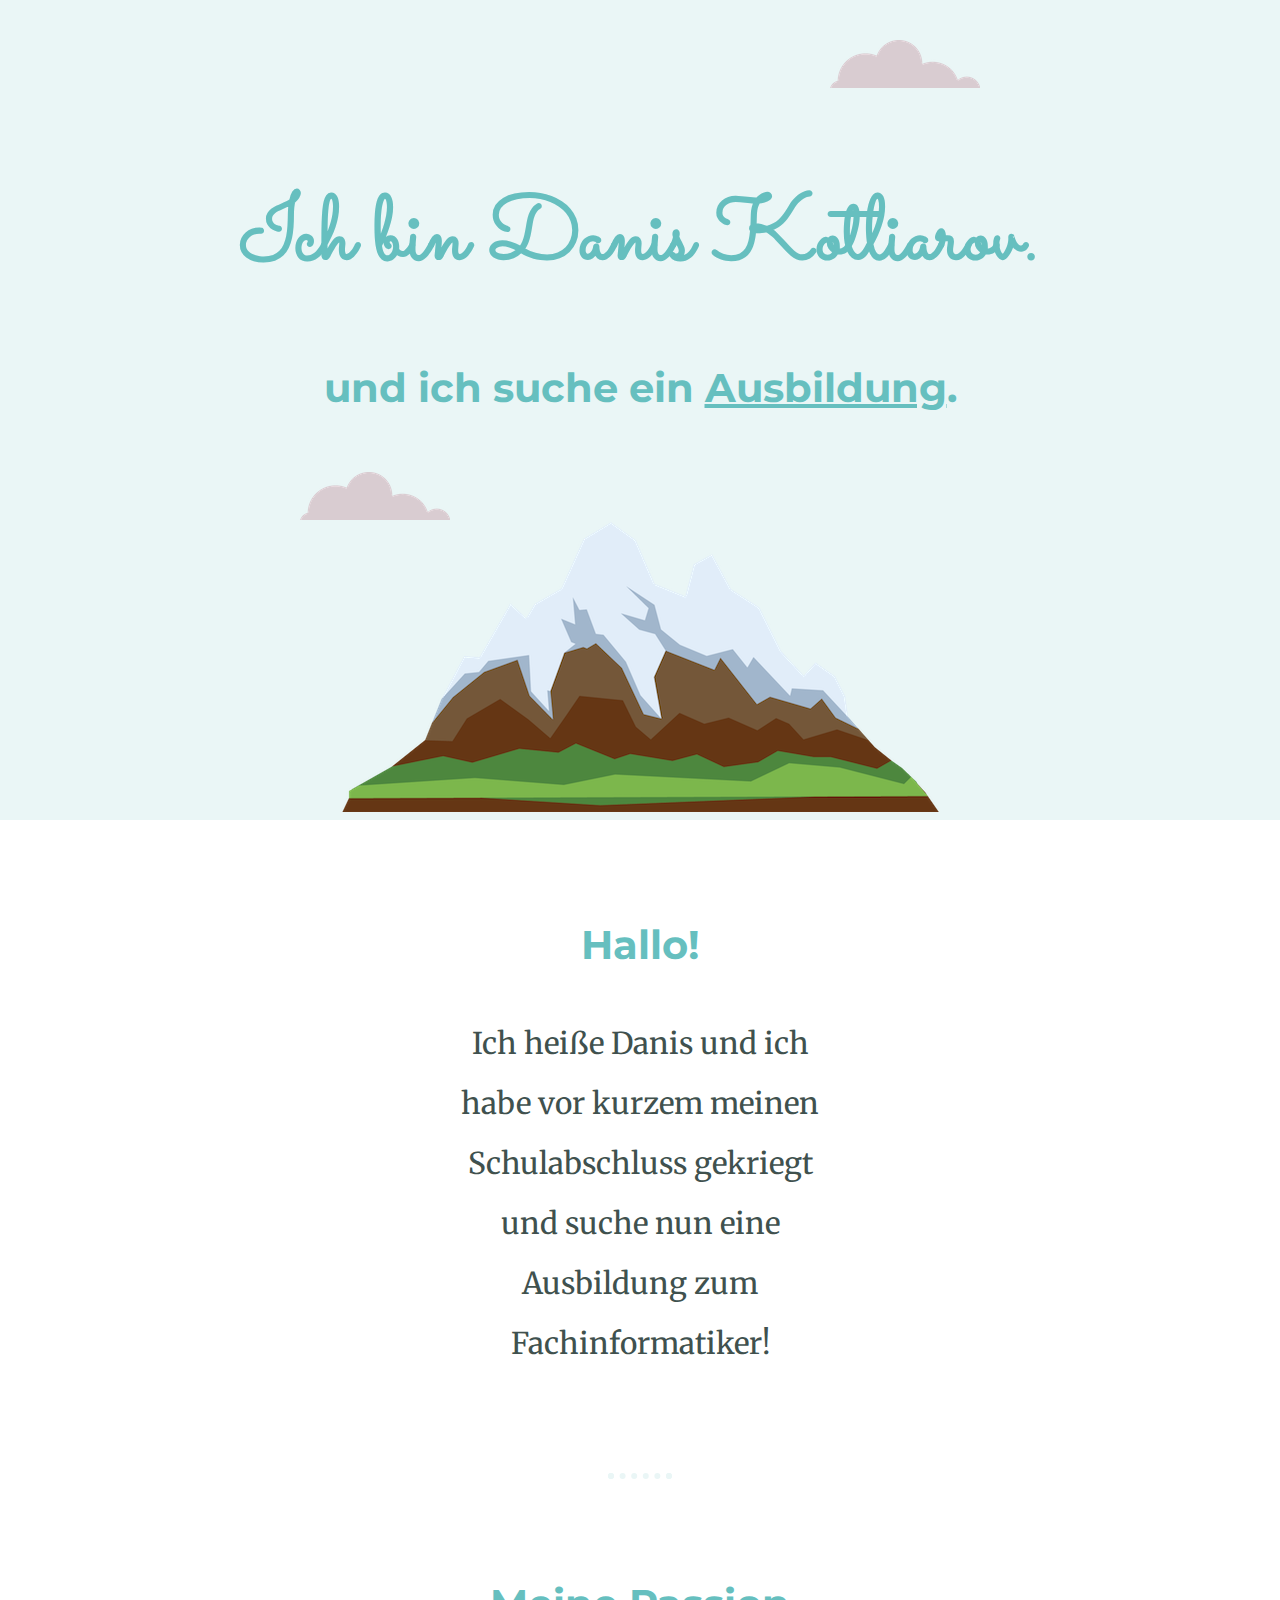
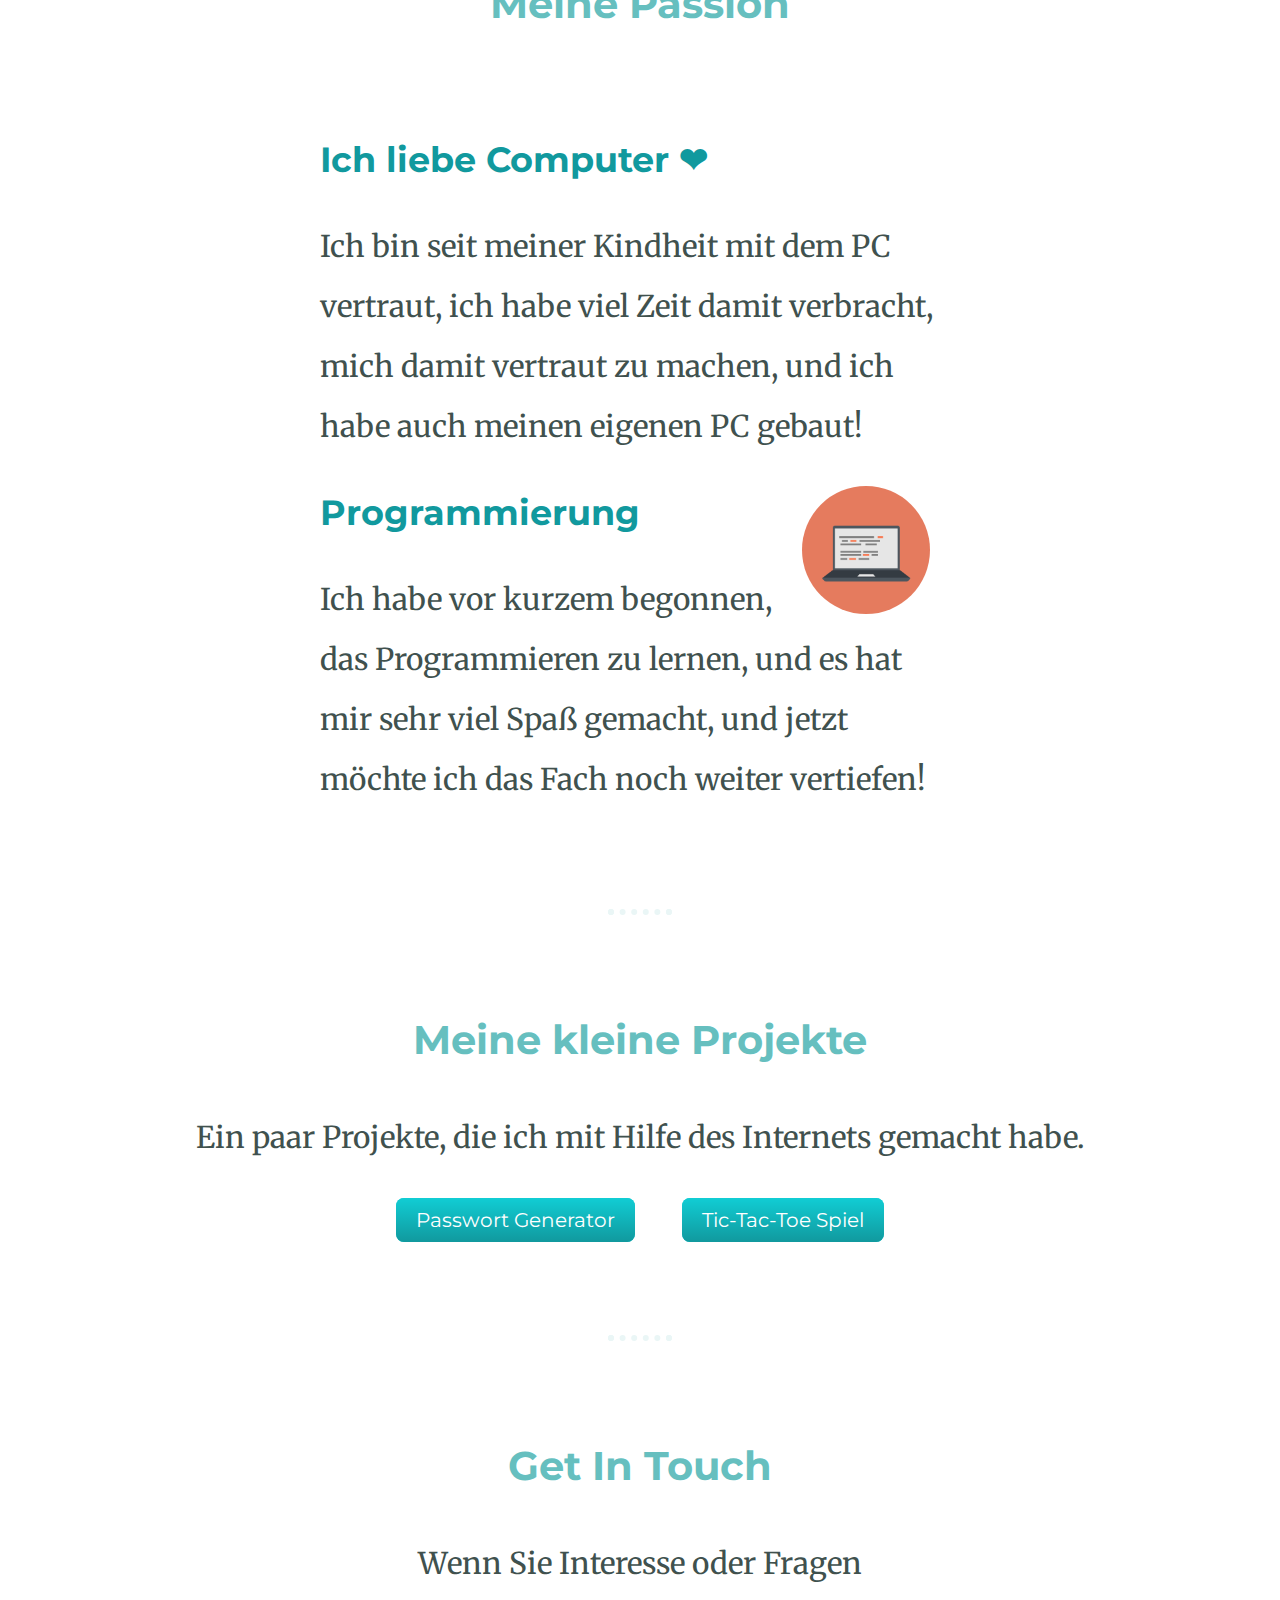
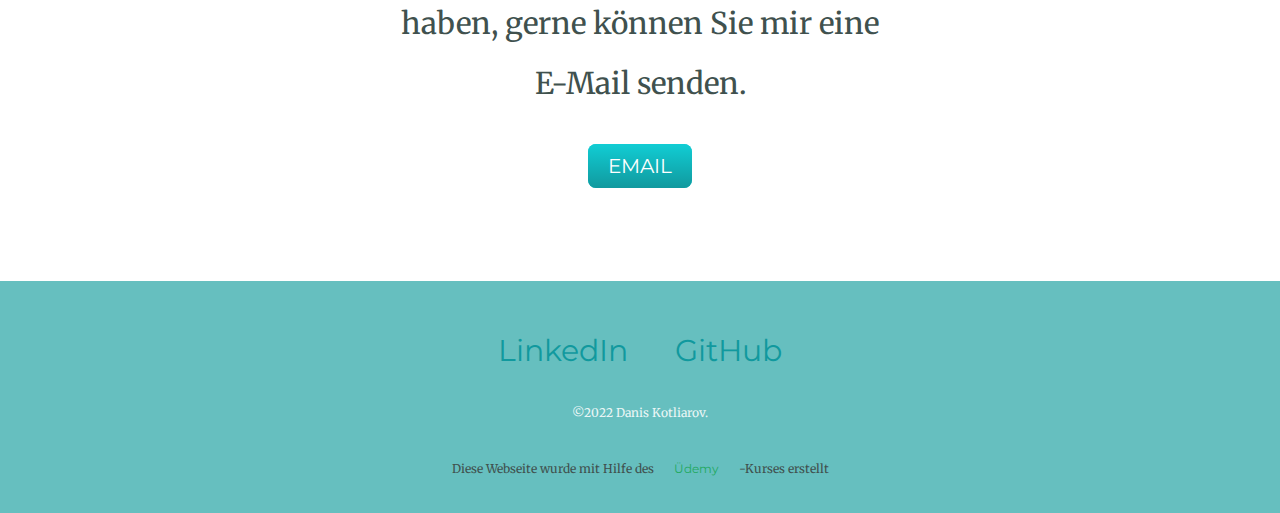
==== index.html @ d68bcf3e "Add files via upload" ====
<!DOCTYPE html>
<html lang="de" dir="ltr">

<head>
  <meta charset="utf-8">
  <title>Danis Kotliarov</title>
  <link rel="stylesheet" href="css/styles.css">
  <link rel="icon" href="favicon.ico">
  <link rel="preconnect" href="https://fonts.googleapis.com">
  <link rel="preconnect" href="https://fonts.gstatic.com" crossorigin>
  <link href="https://fonts.googleapis.com/css2?family=Merriweather:ital@1&family=Montserrat&family=Sacramento&display=swap" rel="stylesheet">
  <!--<meta http-equiv="refresh" content="5">  SITE REFRESHER -->
</head>

<body>

  <div class="top-container">
    <img class="top-cloud" src="images/cloud.png" alt="cloud-png">
    <h1>Ich bin Danis Kotliarov.</h1>
    <h2>und ich suche ein <span class="student">Ausbildung</span>.</h2>
    <img class="bottom-cloud" src="images/cloud.png" alt="cloud-png">
    <img src="images/mountain.png" alt="mountain-png">
  </div>

  <div class="middle-container">

    <div class="profile">
      <h2>Hallo!</h2>
      <p class="intro">Ich heiße Danis und ich habe vor kurzem meinen Schulabschluss gekriegt und suche nun eine Ausbildung zum Fachinformatiker!</p>
    </div>
    
    <hr>

    <div class="skills">
      <h2>Meine Passion</h2>
      <div class="skill-row">
        <h3 class="">Ich liebe Computer ❤</h3>
        <p class="chillie-skill-desc">Ich bin seit meiner Kindheit mit dem PC vertraut, ich habe viel Zeit damit verbracht, mich damit vertraut zu machen, und ich habe auch meinen eigenen PC gebaut!</p>
        <img class="computer-img" src="images/computer.png" alt="coputer">
        <h3>Programmierung</h3>
        <p>Ich habe vor kurzem begonnen, das Programmieren zu lernen, und es hat mir sehr viel Spaß gemacht, und jetzt möchte ich das Fach noch weiter vertiefen!</p>
        
      </div>
      <hr>
      <div class="projects">
        <h2>Meine kleine Projekte</h2>
        <p>Ein paar Projekte, die ich mit Hilfe des Internets gemacht habe.</p>
        <div class="projects-row">
            <a class="btn" href="passcreate.html">Passwort Generator</a>
            <a class="btn" href="tic-tac-toe.html">Tic-Tac-Toe Spiel</a>
        </div>
      </div>  
    </div>

    <hr>

    <div class="contact-me">
      <h2>Get In Touch</h2>
      <p>Wenn Sie Interesse oder Fragen haben, gerne können Sie mir eine E-Mail senden.</p>
      <a class="btn" href="mailto:danis.kotliar@gmail.com">EMAIL</a>
    </div>

  </div>

  <div class="bottom-container">
    <a class="footer-link" href="https://www.linkedin.com/in/danis-kotliarov-7abab8236/details/skills/">LinkedIn</a>
    <a class="footer-link" href="https://github.com/GrumZz">GitHub</a>
    <p class="copyright">©2022 Danis Kotliarov.</p>
    <p id="note">Diese Webseite wurde mit Hilfe des<a id="footer-link-b" href="https://www.udemy.com/course/the-complete-web-development-bootcamp/">Üdemy</a>-Kurses erstellt</p>
  </div>
</body>

</html>
---- css/styles.css ----
a {
  color: #11999E;
  font-family: 'Montserrat', sans-serif;
  margin: 10px 20px;
  text-decoration: none;
}

a:hover {
  color: #EAF6F6;
}

body {
  color: #40514E;
  margin: 0;
  text-align: center;
  font-family: 'Merriweather', serif;
  font-size: 30px;
}

h1 {
  font-size: 5.625rem;
  /*  16px = 100% = 1em (1rem does not react with body font-size)  em and % are better bc of more adaptivnes for the people with another browser settings  */
  margin: 50px auto 0 auto;
  font-family: 'Sacramento', cursive;
  color: #66BFBF;
  line-height: 2;
}

h2 {
  font-family: 'Montserrat', sans-serif;
  font-size: 2.5rem;
  color: #66BFBF;
  font-weight: bold;
  padding-bottom: 10px;
}

h3 {
  font-family: 'Montserrat', sans-serif;
  color: #11999E;
}

p {
  line-height: 2;
}

hr {
  border: dotted #EAF6F6 6px;
  border-bottom: none;
  width: 4%;
  margin: 100px auto;
}

.top-cloud {
  position: absolute;
  right: 300px;
  top: 40px;
}

.bottom-cloud {
  position: absolute;
  left: 300px;
  bottom: 300px;
}

.student {
  text-decoration: underline;
}

.profile-pic {
  margin-top: 50px;
}

.top-container {
  background-color: #EAF6F6;
  position: relative;
  padding-top: 100px;
}

.intro {
  width: 30%;
  margin: auto;
}

.middle-container {
  text-align: center;
  margin: 100px 0 100px 0;
}

.computer-img {
  width: 20%;
  float: right;
  margin-right: 30px;
  border-radius: 50%;
}

.skill-row-img {
  width: 20%;
  float: right;
  margin-right: 30px;
  border-radius: 50%;
}

.skill-row {
  width: 50%;
  margin: 100px auto 100px auto;
  text-align: left;
}

.bottom-container {
  background-color: #66BFBF;
  padding: 50px 0 20px;
}

.footer-link {
  color: #11999E;
}

#footer-link-b {
  color: #23a961;
}
.contact-me {
  width: 40%;
  margin: 40px auto 60px;
}

.copyright {
  color: #EAF6F6;
  font-size: 0.75rem;
  padding: 20px 0;
}

#note {
  font-size: 0.75rem;
  position: relative;
}

.btn {
  background: #11cdd4;
  background-image: -webkit-linear-gradient(top, #11cdd4, #11999e);
  background-image: -moz-linear-gradient(top, #11cdd4, #11999e);
  background-image: -ms-linear-gradient(top, #11cdd4, #11999e);
  background-image: -o-linear-gradient(top, #11cdd4, #11999e);
  background-image: linear-gradient(to bottom, #11cdd4, #11999e);
  -webkit-border-radius: 8;
  -moz-border-radius: 8;
  border-radius: 8px;
  font-family: 'Montserrat', sans-serif;
  color: #ffffff;
  font-size: 20px;
  padding: 10px 20px 10px 20px;
  text-decoration: none;
}

.btn:hover {
  background: #30e3cb;
  background-image: -webkit-linear-gradient(top, #30e3cb, #2bc4ad);
  background-image: -moz-linear-gradient(top, #30e3cb, #2bc4ad);
  background-image: -ms-linear-gradient(top, #30e3cb, #2bc4ad);
  background-image: -o-linear-gradient(top, #30e3cb, #2bc4ad);
  background-image: linear-gradient(to bottom, #30e3cb, #2bc4ad);
  text-decoration: none;
}
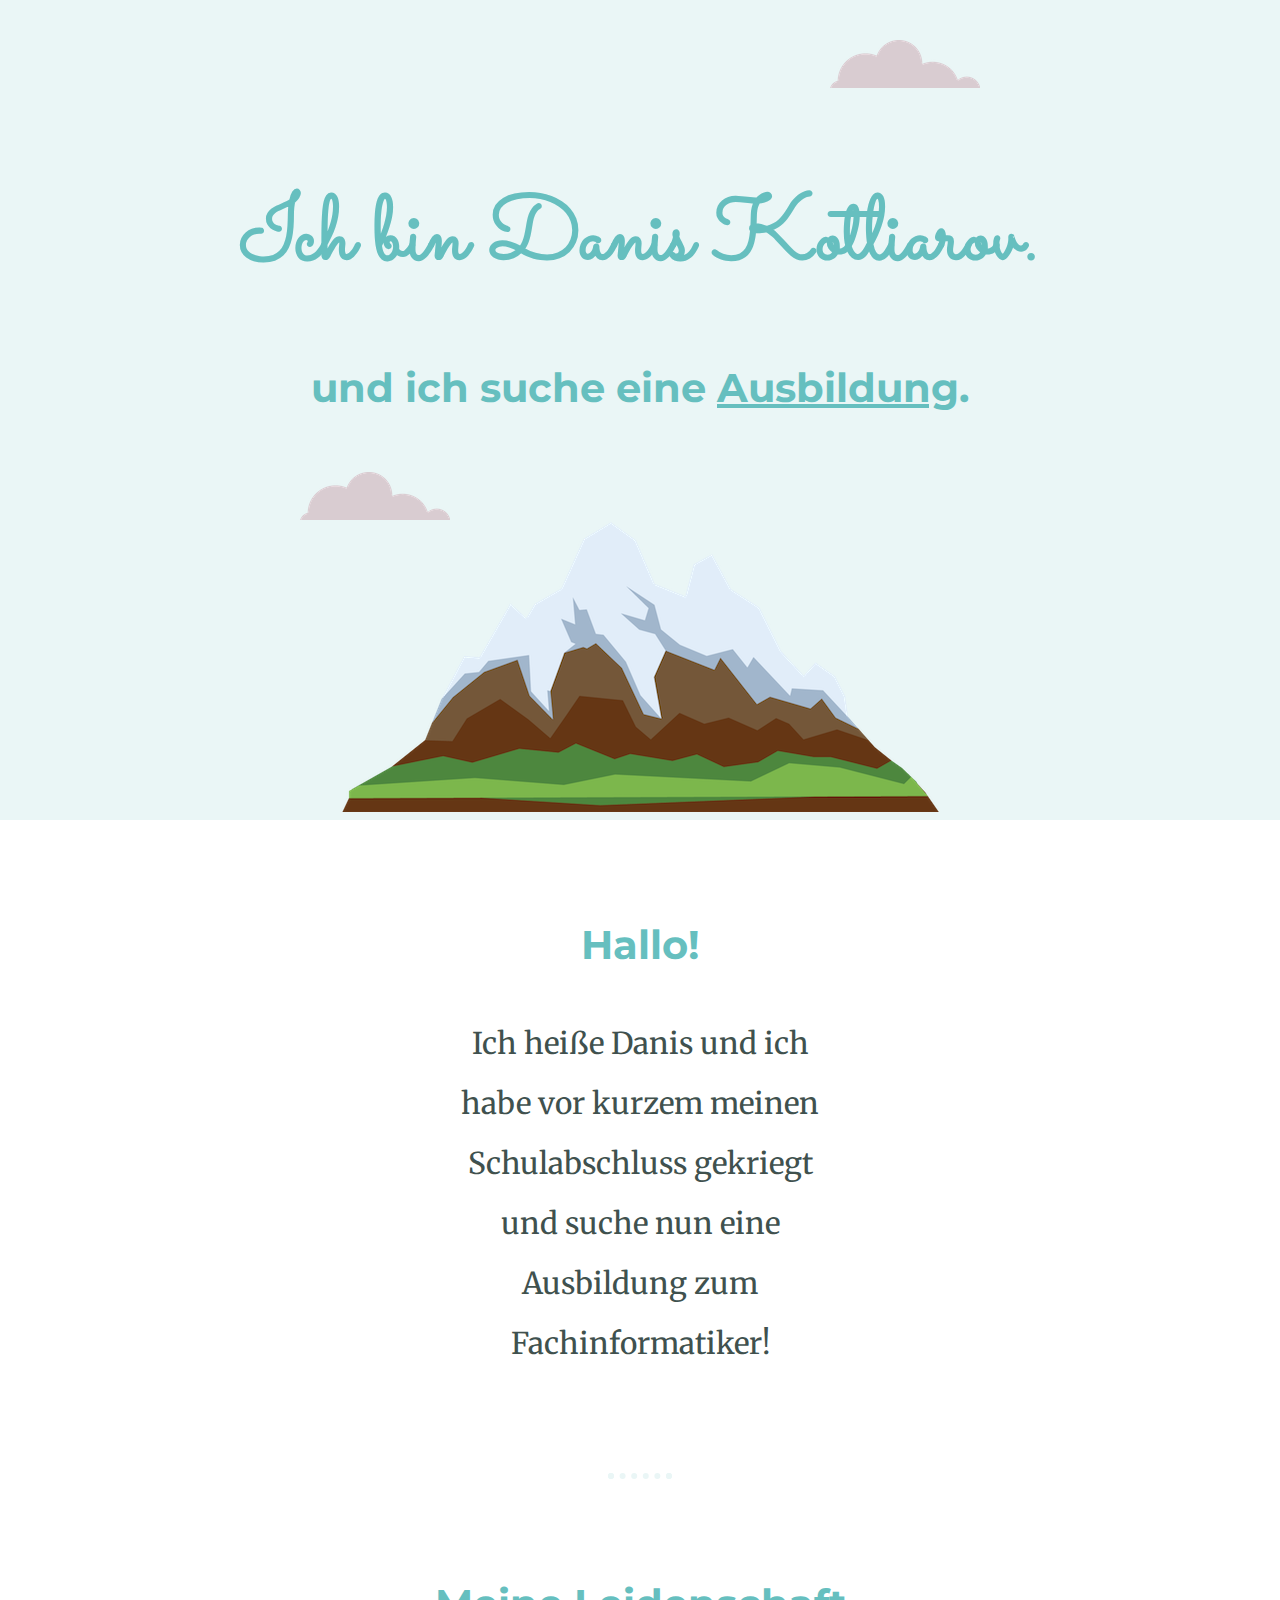
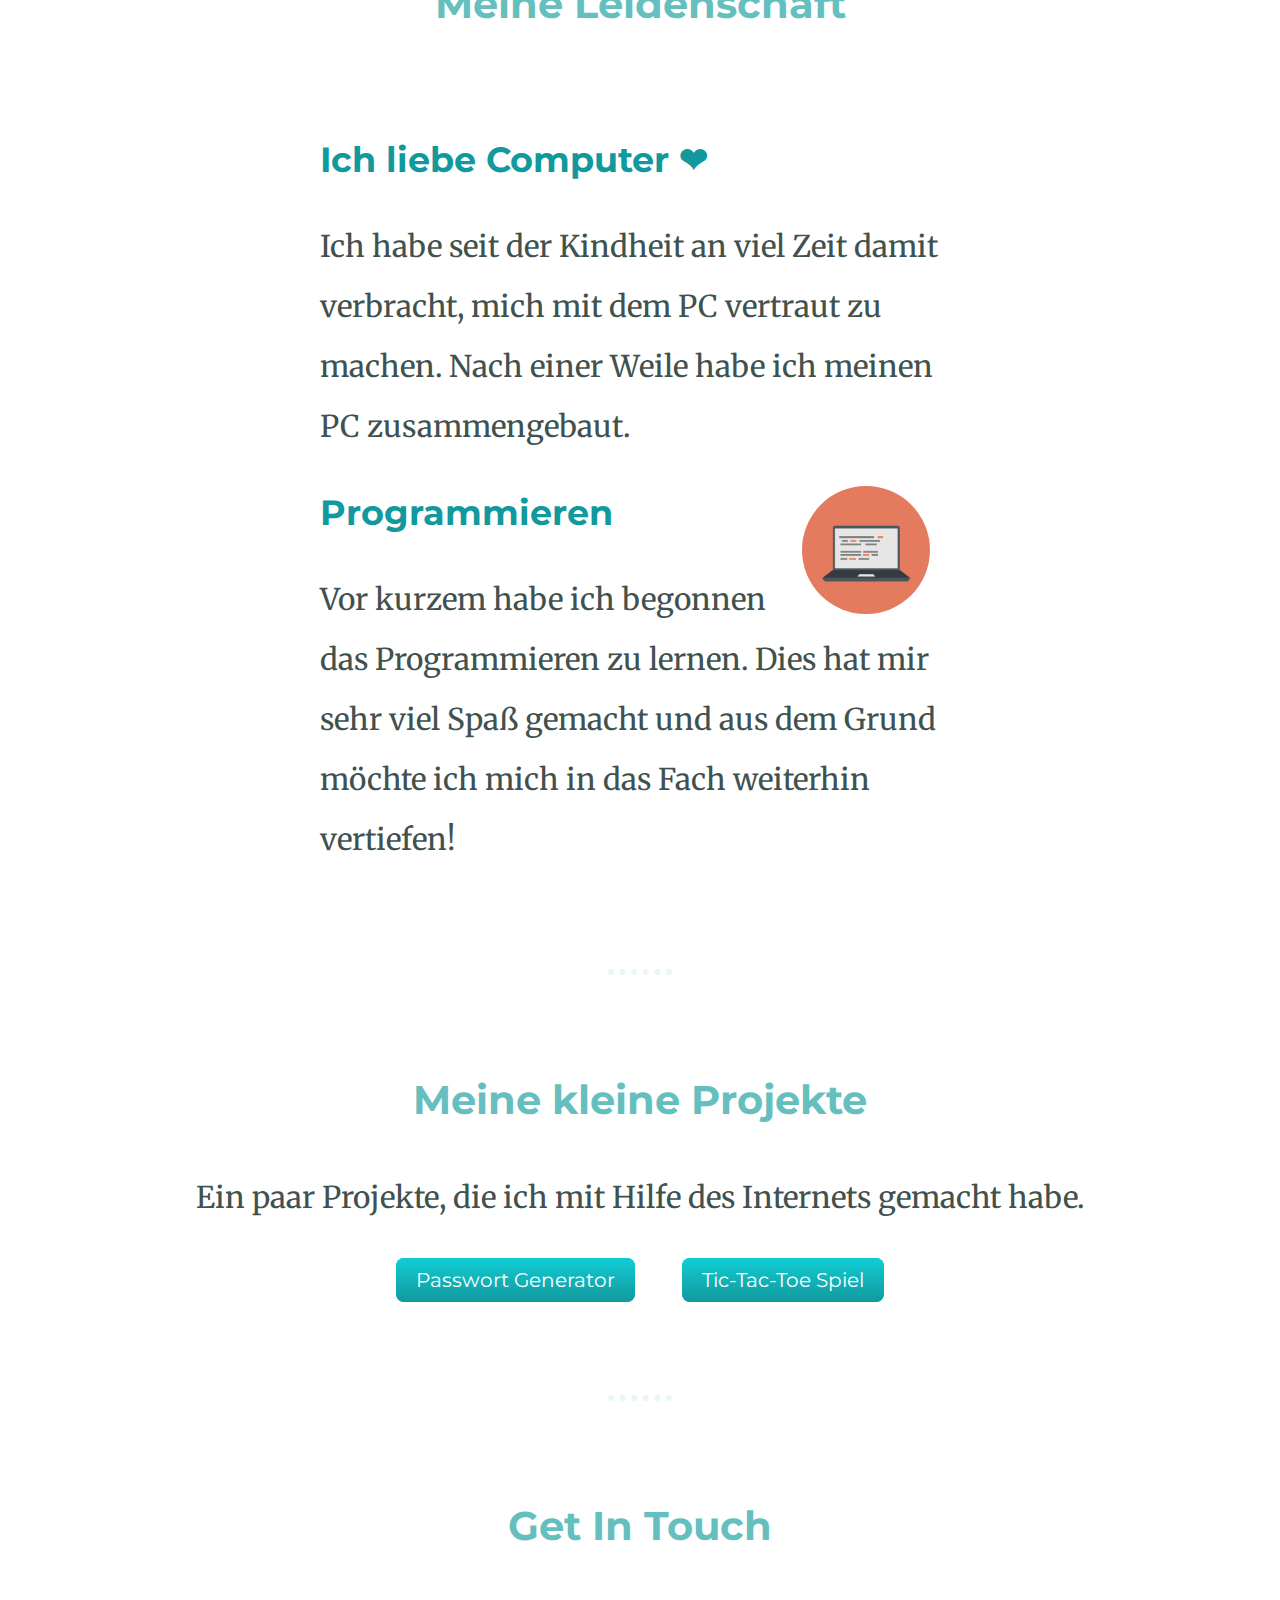
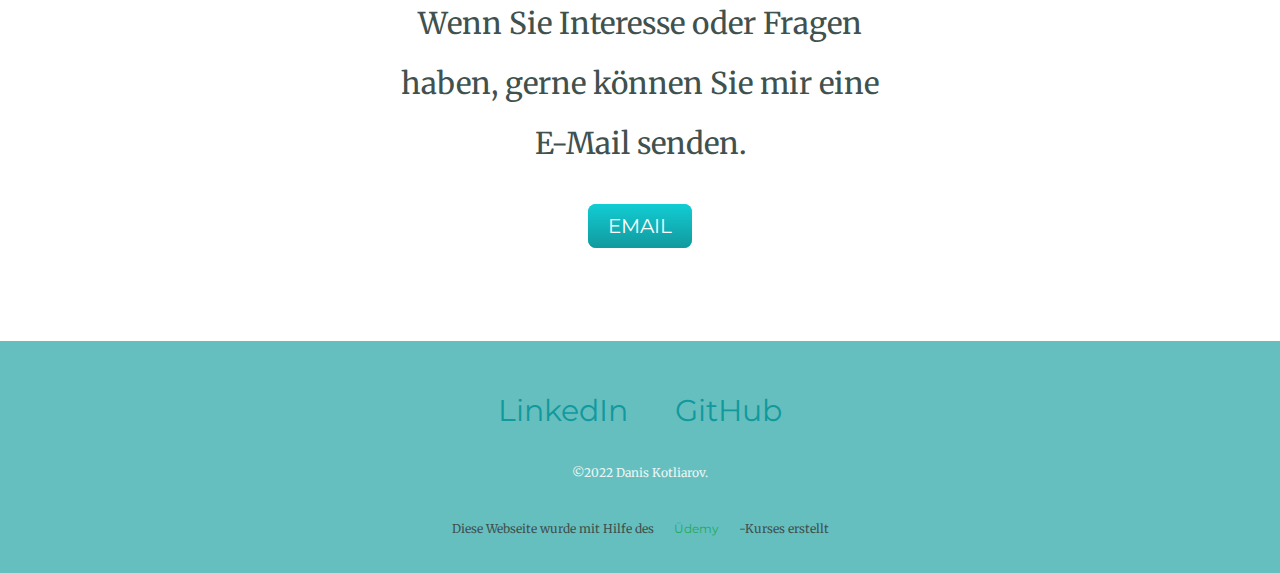
==== commit ecf133a7: "Update index.html" ====
--- a/index.html
+++ b/index.html
@@ -17,7 +17,7 @@
   <div class="top-container">
     <img class="top-cloud" src="images/cloud.png" alt="cloud-png">
     <h1>Ich bin Danis Kotliarov.</h1>
-    <h2>und ich suche ein <span class="student">Ausbildung</span>.</h2>
+    <h2>und ich suche eine <span class="student">Ausbildung</span>.</h2>
     <img class="bottom-cloud" src="images/cloud.png" alt="cloud-png">
     <img src="images/mountain.png" alt="mountain-png">
   </div>
@@ -32,13 +32,13 @@
     <hr>
 
     <div class="skills">
-      <h2>Meine Passion</h2>
+      <h2>Meine Leidenschaft</h2>
       <div class="skill-row">
         <h3 class="">Ich liebe Computer ❤</h3>
-        <p class="chillie-skill-desc">Ich bin seit meiner Kindheit mit dem PC vertraut, ich habe viel Zeit damit verbracht, mich damit vertraut zu machen, und ich habe auch meinen eigenen PC gebaut!</p>
+        <p class="chillie-skill-desc">Ich habe seit der Kindheit an viel Zeit damit verbracht, mich mit dem PC vertraut zu machen. Nach einer Weile habe ich meinen PC zusammengebaut.</p>
         <img class="computer-img" src="images/computer.png" alt="coputer">
-        <h3>Programmierung</h3>
-        <p>Ich habe vor kurzem begonnen, das Programmieren zu lernen, und es hat mir sehr viel Spaß gemacht, und jetzt möchte ich das Fach noch weiter vertiefen!</p>
+        <h3>Programmieren</h3>
+        <p>Vor kurzem habe ich begonnen das Programmieren zu lernen. Dies hat mir sehr viel Spaß gemacht und aus dem Grund möchte ich mich in das Fach weiterhin vertiefen!</p>
         
       </div>
       <hr>
